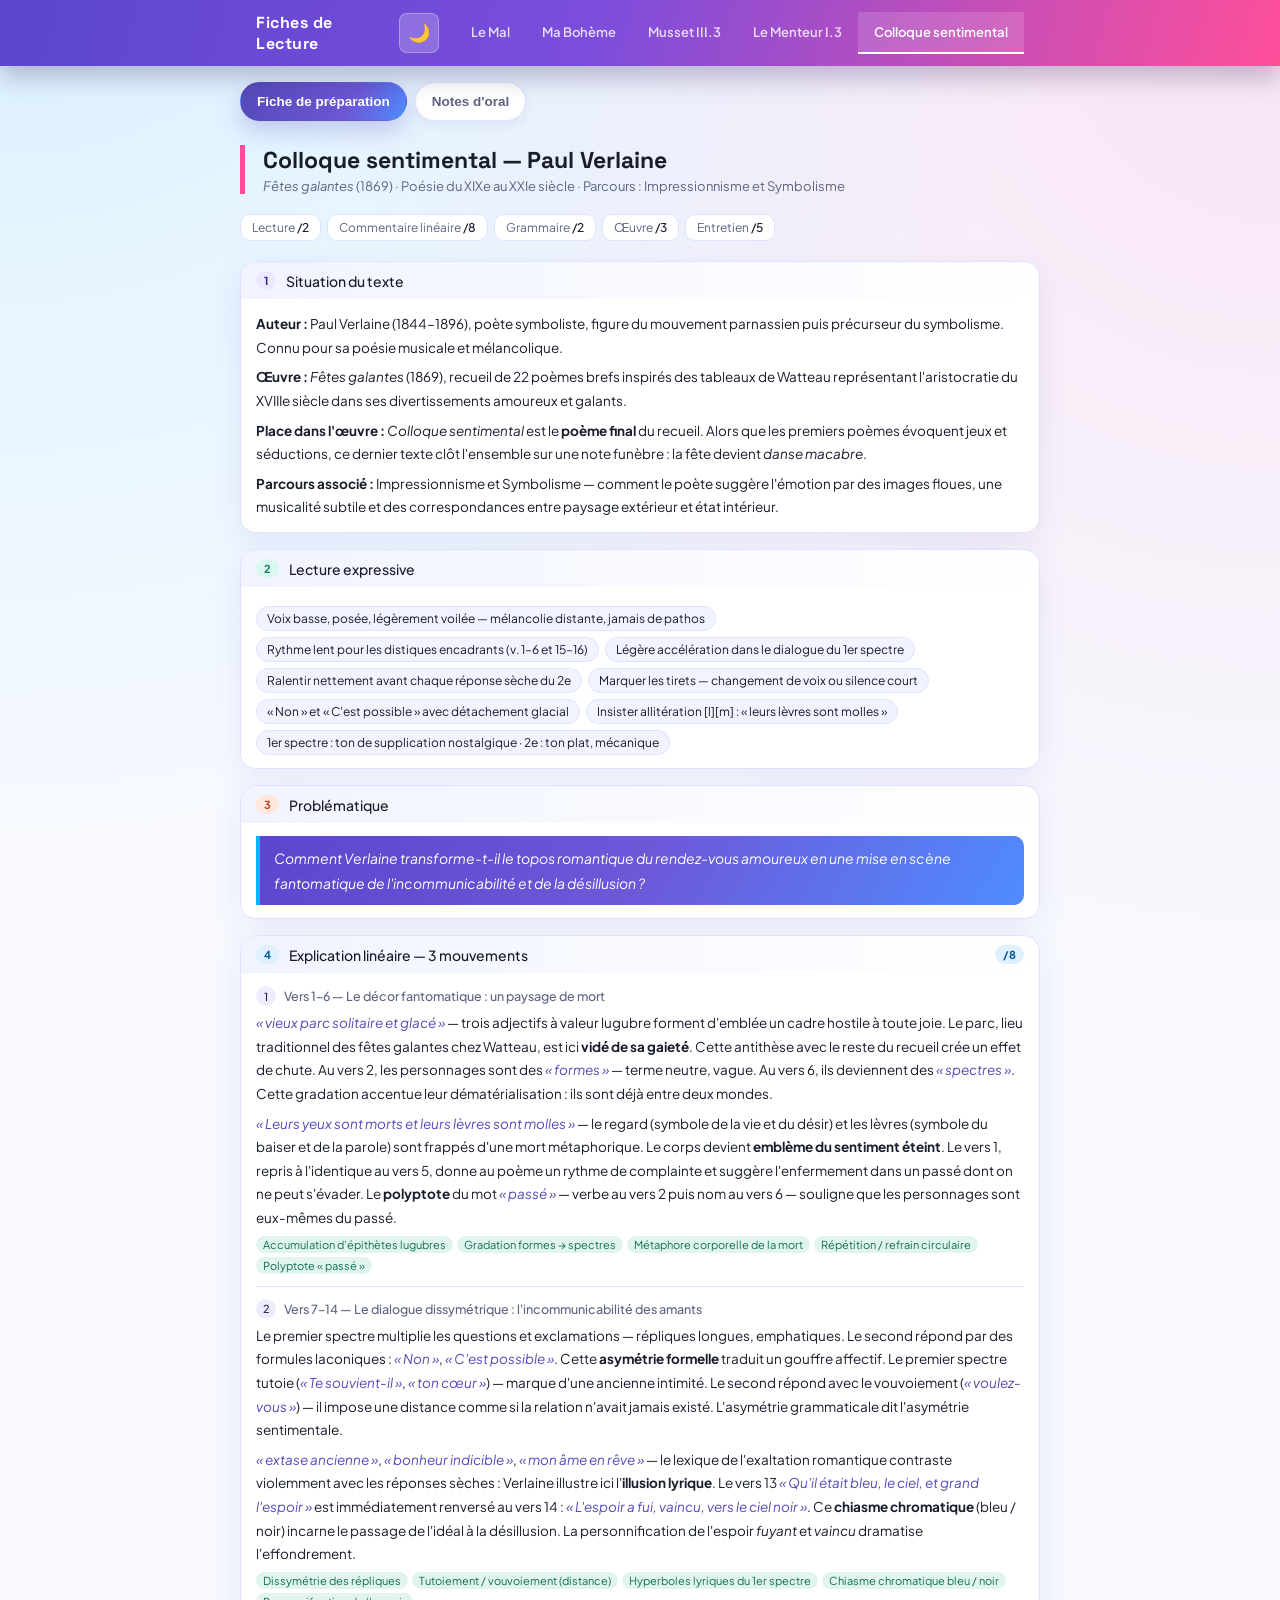
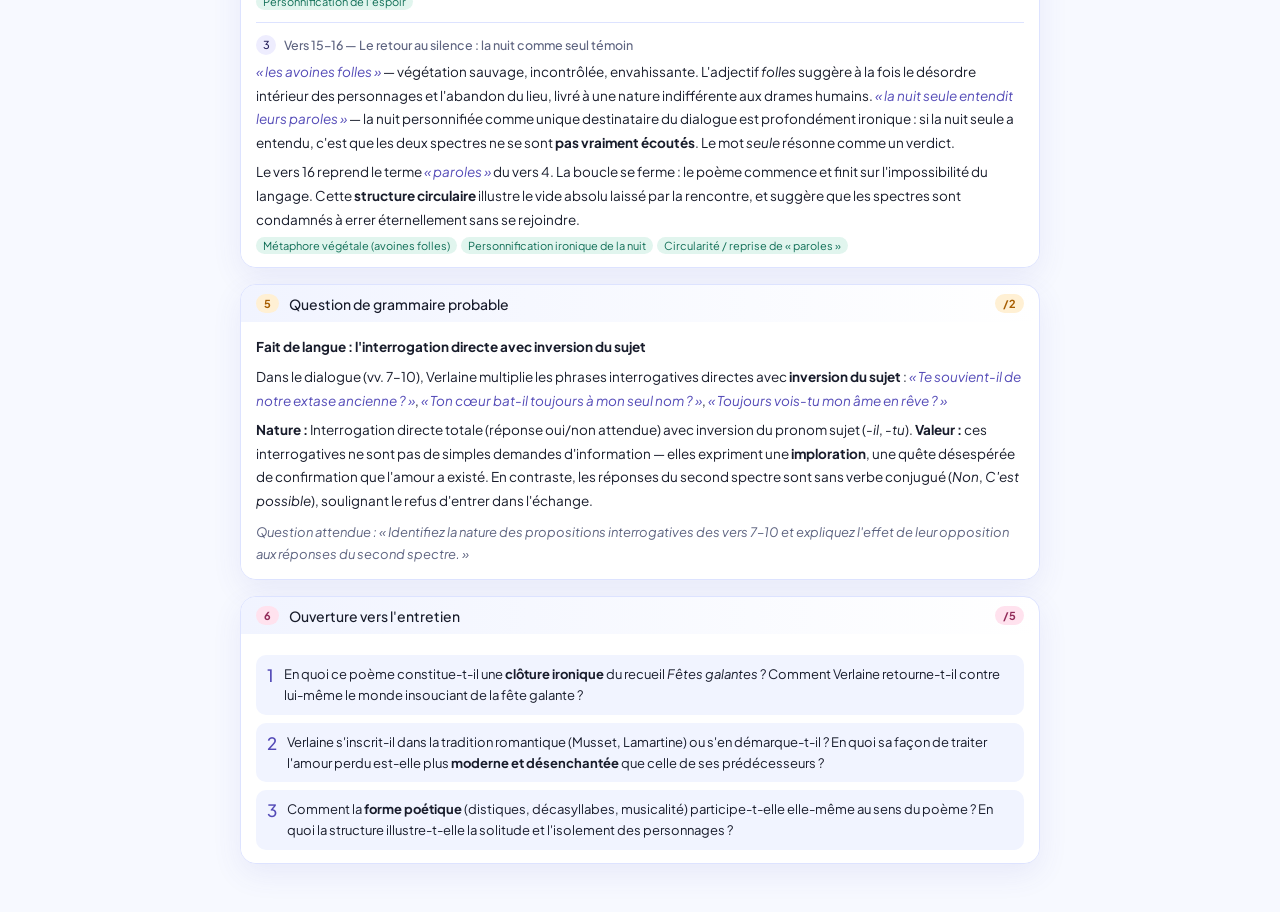
==== colloque-sentimental-v2.html @ 65ad59fb "Add Verlaine Colloque sentimental fiche + update nav" ====
<!DOCTYPE html>
<html lang="fr">
<head>
  <meta charset="UTF-8">
  <meta name="viewport" content="width=device-width, initial-scale=1.0">
  <title>Fiches de Lecture</title>
  <link rel="stylesheet" href="styles.css">
</head>
<body>

<div class="global-nav">
  <div class="nav-container">
    <div class="nav-title">Fiches de Lecture</div>
    <button class="dark-mode-toggle" id="dark-mode-btn" title="Activer le mode sombre">🌙</button>
    <ul class="nav-links">
      <li><a href="fiche_le_mal_rimbaud_v2.html">Le Mal</a></li>
      <li><a href="fiche_ma_boheme_rimbaud.html">Ma Bohème</a></li>
      <li><a href="fiche_musset_III3_temoin_cache_v2.html">Musset III.3</a></li>
      <li><a href="fiche_menteur_I3_v2.html">Le Menteur I.3</a></li>
      <li><a href="colloque-sentimental-v2.html" class="active">Colloque sentimental</a></li>
      <!-- Add new texts here: <li><a href="new_file.html">Text Title</a></li> -->
    </ul>
  </div>
</div>

<div class="app">
  <div class="tabs">
    <button class="tab active" onclick="switchTab('fiche',this)">Fiche de préparation</button>
    <button class="tab" onclick="switchTab('notes',this)">Notes d'oral</button>
  </div>

  <!-- ===== PANEL FICHE ===== -->
  <div class="panel active" id="panel-fiche">

    <div class="header">
      <h1>Colloque sentimental — Paul Verlaine</h1>
      <p><em>Fêtes galantes</em> (1869) · Poésie du XIXe au XXIe siècle · Parcours : Impressionnisme et Symbolisme</p>
    </div>

    <div class="barème">
      <div class="pt">Lecture <span>/2</span></div>
      <div class="pt">Commentaire linéaire <span>/8</span></div>
      <div class="pt">Grammaire <span>/2</span></div>
      <div class="pt">Œuvre <span>/3</span></div>
      <div class="pt">Entretien <span>/5</span></div>
    </div>

    <div class="section">
      <div class="sec-head"><span class="badge b-purple">1</span><h2>Situation du texte</h2></div>
      <div class="sec-body">
        <p><strong>Auteur :</strong> Paul Verlaine (1844–1896), poète symboliste, figure du mouvement parnassien puis précurseur du symbolisme. Connu pour sa poésie musicale et mélancolique.</p>
        <p><strong>Œuvre :</strong> <em>Fêtes galantes</em> (1869), recueil de 22 poèmes brefs inspirés des tableaux de Watteau représentant l'aristocratie du XVIIIe siècle dans ses divertissements amoureux et galants.</p>
        <p><strong>Place dans l'œuvre :</strong> <em>Colloque sentimental</em> est le <strong>poème final</strong> du recueil. Alors que les premiers poèmes évoquent jeux et séductions, ce dernier texte clôt l'ensemble sur une note funèbre : la fête devient <em>danse macabre</em>.</p>
        <p><strong>Parcours associé :</strong> Impressionnisme et Symbolisme — comment le poète suggère l'émotion par des images floues, une musicalité subtile et des correspondances entre paysage extérieur et état intérieur.</p>
      </div>
    </div>

    <div class="section">
      <div class="sec-head"><span class="badge b-teal">2</span><h2>Lecture expressive</h2></div>
      <div class="sec-body">
        <div class="diction">
          <div class="diction-tag">Voix basse, posée, légèrement voilée — mélancolie distante, jamais de pathos</div>
          <div class="diction-tag">Rythme lent pour les distiques encadrants (v. 1–6 et 15–16)</div>
          <div class="diction-tag">Légère accélération dans le dialogue du 1er spectre</div>
          <div class="diction-tag">Ralentir nettement avant chaque réponse sèche du 2e</div>
          <div class="diction-tag">Marquer les tirets — changement de voix ou silence court</div>
          <div class="diction-tag">« Non » et « C'est possible » avec détachement glacial</div>
          <div class="diction-tag">Insister allitération [l][m] : « leurs lèvres sont molles »</div>
          <div class="diction-tag">1er spectre : ton de supplication nostalgique · 2e : ton plat, mécanique</div>
        </div>
      </div>
    </div>

    <div class="section">
      <div class="sec-head"><span class="badge b-coral">3</span><h2>Problématique</h2></div>
      <div class="sec-body">
        <div class="pb">Comment Verlaine transforme-t-il le topos romantique du rendez-vous amoureux en une mise en scène fantomatique de l'incommunicabilité et de la désillusion ?</div>
      </div>
    </div>

    <div class="section">
      <div class="sec-head"><span class="badge b-blue">4</span><h2>Explication linéaire — 3 mouvements</h2><span class="badge b-blue ml-auto">/8</span></div>
      <div class="sec-body">

        <div class="mouvement">
          <div class="mv-title"><div class="mv-num">1</div>Vers 1–6 — Le décor fantomatique : un paysage de mort</div>
          <p><span class="cite">« vieux parc solitaire et glacé »</span> — trois adjectifs à valeur lugubre forment d'emblée un cadre hostile à toute joie. Le parc, lieu traditionnel des fêtes galantes chez Watteau, est ici <strong>vidé de sa gaieté</strong>. Cette antithèse avec le reste du recueil crée un effet de chute. Au vers 2, les personnages sont des <span class="cite">« formes »</span> — terme neutre, vague. Au vers 6, ils deviennent des <span class="cite">« spectres »</span>. Cette gradation accentue leur dématérialisation : ils sont déjà entre deux mondes.</p>
          <p><span class="cite">« Leurs yeux sont morts et leurs lèvres sont molles »</span> — le regard (symbole de la vie et du désir) et les lèvres (symbole du baiser et de la parole) sont frappés d'une mort métaphorique. Le corps devient <strong>emblème du sentiment éteint</strong>. Le vers 1, repris à l'identique au vers 5, donne au poème un rythme de complainte et suggère l'enfermement dans un passé dont on ne peut s'évader. Le <strong>polyptote</strong> du mot <span class="cite">« passé »</span> — verbe au vers 2 puis nom au vers 6 — souligne que les personnages sont eux-mêmes du passé.</p>
          <div class="tags">
            <span class="procede">Accumulation d'épithètes lugubres</span>
            <span class="procede">Gradation formes → spectres</span>
            <span class="procede">Métaphore corporelle de la mort</span>
            <span class="procede">Répétition / refrain circulaire</span>
            <span class="procede">Polyptote « passé »</span>
          </div>
        </div>

        <div class="mouvement">
          <div class="mv-title"><div class="mv-num">2</div>Vers 7–14 — Le dialogue dissymétrique : l'incommunicabilité des amants</div>
          <p>Le premier spectre multiplie les questions et exclamations — répliques longues, emphatiques. Le second répond par des formules laconiques : <span class="cite">« Non »</span>, <span class="cite">« C'est possible »</span>. Cette <strong>asymétrie formelle</strong> traduit un gouffre affectif. Le premier spectre tutoie (<span class="cite">« Te souvient-il »</span>, <span class="cite">« ton cœur »</span>) — marque d'une ancienne intimité. Le second répond avec le vouvoiement (<span class="cite">« voulez-vous »</span>) — il impose une distance comme si la relation n'avait jamais existé. L'asymétrie grammaticale dit l'asymétrie sentimentale.</p>
          <p><span class="cite">« extase ancienne »</span>, <span class="cite">« bonheur indicible »</span>, <span class="cite">« mon âme en rêve »</span> — le lexique de l'exaltation romantique contraste violemment avec les réponses sèches : Verlaine illustre ici l'<strong>illusion lyrique</strong>. Le vers 13 <span class="cite">« Qu'il était bleu, le ciel, et grand l'espoir »</span> est immédiatement renversé au vers 14 : <span class="cite">« L'espoir a fui, vaincu, vers le ciel noir »</span>. Ce <strong>chiasme chromatique</strong> (bleu / noir) incarne le passage de l'idéal à la désillusion. La personnification de l'espoir <em>fuyant</em> et <em>vaincu</em> dramatise l'effondrement.</p>
          <div class="tags">
            <span class="procede">Dissymétrie des répliques</span>
            <span class="procede">Tutoiement / vouvoiement (distance)</span>
            <span class="procede">Hyperboles lyriques du 1er spectre</span>
            <span class="procede">Chiasme chromatique bleu / noir</span>
            <span class="procede">Personnification de l'espoir</span>
          </div>
        </div>

        <div class="mouvement">
          <div class="mv-title"><div class="mv-num">3</div>Vers 15–16 — Le retour au silence : la nuit comme seul témoin</div>
          <p><span class="cite">« les avoines folles »</span> — végétation sauvage, incontrôlée, envahissante. L'adjectif <em>folles</em> suggère à la fois le désordre intérieur des personnages et l'abandon du lieu, livré à une nature indifférente aux drames humains. <span class="cite">« la nuit seule entendit leurs paroles »</span> — la nuit personnifiée comme unique destinataire du dialogue est profondément ironique : si la nuit seule a entendu, c'est que les deux spectres ne se sont <strong>pas vraiment écoutés</strong>. Le mot <em>seule</em> résonne comme un verdict.</p>
          <p>Le vers 16 reprend le terme <span class="cite">« paroles »</span> du vers 4. La boucle se ferme : le poème commence et finit sur l'impossibilité du langage. Cette <strong>structure circulaire</strong> illustre le vide absolu laissé par la rencontre, et suggère que les spectres sont condamnés à errer éternellement sans se rejoindre.</p>
          <div class="tags">
            <span class="procede">Métaphore végétale (avoines folles)</span>
            <span class="procede">Personnification ironique de la nuit</span>
            <span class="procede">Circularité / reprise de « paroles »</span>
          </div>
        </div>

      </div>
    </div>

    <div class="section">
      <div class="sec-head"><span class="badge b-amber">5</span><h2>Question de grammaire probable</h2><span class="badge b-amber ml-auto">/2</span></div>
      <div class="sec-body">
        <p><strong>Fait de langue : l'interrogation directe avec inversion du sujet</strong></p>
        <p>Dans le dialogue (vv. 7–10), Verlaine multiplie les phrases interrogatives directes avec <strong>inversion du sujet</strong> : <span class="cite">« Te souvient-il de notre extase ancienne ? »</span>, <span class="cite">« Ton cœur bat-il toujours à mon seul nom ? »</span>, <span class="cite">« Toujours vois-tu mon âme en rêve ? »</span></p>
        <p><strong>Nature :</strong> Interrogation directe totale (réponse oui/non attendue) avec inversion du pronom sujet (<em>-il</em>, <em>-tu</em>). <strong>Valeur :</strong> ces interrogatives ne sont pas de simples demandes d'information — elles expriment une <strong>imploration</strong>, une quête désespérée de confirmation que l'amour a existé. En contraste, les réponses du second spectre sont sans verbe conjugué (<em>Non</em>, <em>C'est possible</em>), soulignant le refus d'entrer dans l'échange.</p>
        <p style="margin-top:8px;font-style:italic;color:var(--text-secondary);font-size:13px;">Question attendue : « Identifiez la nature des propositions interrogatives des vers 7–10 et expliquez l'effet de leur opposition aux réponses du second spectre. »</p>
      </div>
    </div>

    <div class="section">
      <div class="sec-head"><span class="badge b-pink">6</span><h2>Ouverture vers l'entretien</h2><span class="badge b-pink ml-auto">/5</span></div>
      <div class="sec-body">
        <div class="piste"><div class="piste-num">1</div><p>En quoi ce poème constitue-t-il une <strong>clôture ironique</strong> du recueil <em>Fêtes galantes</em> ? Comment Verlaine retourne-t-il contre lui-même le monde insouciant de la fête galante ?</p></div>
        <div class="piste"><div class="piste-num">2</div><p>Verlaine s'inscrit-il dans la tradition romantique (Musset, Lamartine) ou s'en démarque-t-il ? En quoi sa façon de traiter l'amour perdu est-elle plus <strong>moderne et désenchantée</strong> que celle de ses prédécesseurs ?</p></div>
        <div class="piste"><div class="piste-num">3</div><p>Comment la <strong>forme poétique</strong> (distiques, décasyllabes, musicalité) participe-t-elle elle-même au sens du poème ? En quoi la structure illustre-t-elle la solitude et l'isolement des personnages ?</p></div>
      </div>
    </div>

  </div>

  <!-- ===== PANEL NOTES ===== -->
  <div class="panel" id="panel-notes">
    <div class="notes-header">
      <h2>Notes d'oral — Colloque sentimental</h2>
      <button class="export-btn" onclick="exportPDF()">
        <svg width="14" height="14" viewBox="0 0 24 24" fill="none" stroke="currentColor" stroke-width="2"><path d="M21 15v4a2 2 0 0 1-2 2H5a2 2 0 0 1-2-2v-4"/><polyline points="7 10 12 15 17 10"/><line x1="12" y1="15" x2="12" y2="3"/></svg>
        Exporter en PDF
      </button>
    </div>
    <div class="notes-meta">Verlaine · <em>Fêtes galantes</em> · 1869 · Poème final · Parcours : <em>Impressionnisme et Symbolisme</em></div>

    <div class="note-block nb-purple">
      <h3>Situation — 30 secondes</h3>
      <div class="note-line"><div class="bullet"></div><p>Verlaine · <span class="note-kw">Fêtes galantes</span> · 1869 · poème final du recueil</p></div>
      <div class="note-line"><div class="bullet"></div><p>Fête galante (Watteau) → <span class="note-kw">danse macabre</span> : antithèse avec le reste du recueil</p></div>
      <div class="note-line"><div class="bullet"></div><p>Parcours : <span class="note-kw">Impressionnisme &amp; Symbolisme</span> — suggestion, correspondance paysage/état intérieur</p></div>
    </div>

    <div class="note-block nb-coral">
      <h3>Problématique</h3>
      <div class="note-line"><div class="bullet"></div><p><em>Comment Verlaine transforme-t-il le topos du rendez-vous amoureux en mise en scène fantomatique de l'<span class="note-kw">incommunicabilité</span> ?</em></p></div>
    </div>

    <div class="note-block nb-blue">
      <h3>Mouvement 1 · v. 1–6 · Décor fantomatique</h3>
      <div class="note-line"><div class="bullet"></div><p><span class="note-cite">« vieux / solitaire / glacé »</span> → accumulation lugubre, antithèse avec la fête joyeuse</p></div>
      <div class="note-line"><div class="bullet"></div><p>Gradation <span class="note-cite">« formes »</span> → <span class="note-cite">« spectres »</span> : dématérialisation progressive</p></div>
      <div class="note-line"><div class="bullet"></div><p>Polyptote <span class="note-cite">« passé »</span> (v. 2 = verbe / v. 6 = nom) → enfermement dans le passé</p></div>
      <div class="note-line"><div class="bullet"></div><p>Répétition v. 1 = v. 5 → refrain circulaire, impossibilité d'échapper</p></div>
    </div>

    <div class="note-block nb-amber">
      <h3>Mouvement 2 · v. 7–14 · Dialogue dissymétrique</h3>
      <div class="note-line"><div class="bullet"></div><p>Tutoiement (1er spectre) ≠ vouvoiement (2e) → <span class="note-kw">asymétrie grammaticale = asymétrie sentimentale</span></p></div>
      <div class="note-line"><div class="bullet"></div><p>Hyperboles : <span class="note-cite">« extase »</span>, <span class="note-cite">« bonheur indicible »</span> ≠ <span class="note-cite">« Non »</span>, <span class="note-cite">« C'est possible »</span></p></div>
      <div class="note-line"><div class="bullet"></div><p>Chiasme chromatique : <span class="note-cite">« ciel bleu »</span> → <span class="note-cite">« ciel noir »</span></p></div>
      <div class="note-line"><div class="bullet"></div><p>Personnification : <span class="note-cite">« L'espoir a fui, vaincu »</span> → désillusion totale</p></div>
      <div class="note-line"><div class="bullet"></div><p class="note-it">⚠ GRAMMAIRE ici : interrogation directe avec inversion du sujet → valeur d'imploration</p></div>
    </div>

    <div class="note-block nb-pink">
      <h3>Mouvement 3 · v. 15–16 · Retour au silence</h3>
      <div class="note-line"><div class="bullet"></div><p><span class="note-cite">« avoines folles »</span> → désordre, abandon de la nature · indifférence aux drames humains</p></div>
      <div class="note-line"><div class="bullet"></div><p>Personnification ironique de la nuit → <span class="note-kw">ils ne se sont pas écoutés</span></p></div>
      <div class="note-line"><div class="bullet"></div><p>Reprise de <span class="note-cite">« paroles »</span> (v. 4 → v. 16) → circularité = vide absolu, errance éternelle</p></div>
    </div>

    <div class="note-block nb-teal">
      <h3>Grammaire — interrogation directe</h3>
      <div class="note-line"><div class="bullet"></div><p>Nature : interrogative directe totale avec inversion du sujet (<span class="note-cite">bat-il</span>, <span class="note-cite">vois-tu</span>)</p></div>
      <div class="note-line"><div class="bullet"></div><p>Valeur : <span class="note-kw">imploration</span>, quête de confirmation que l'amour a existé</p></div>
      <div class="note-line"><div class="bullet"></div><p>Opposition : réponses sans verbe conjugué (Non, C'est possible) → refus d'entrer dans l'échange</p></div>
    </div>

    <div class="note-block nb-purple">
      <h3>Entretien — 3 angles</h3>
      <div class="note-line"><div class="bullet"></div><p><span class="note-kw">Clôture ironique :</span> la fête galante retournée contre elle-même → dénouement funèbre</p></div>
      <div class="note-line"><div class="bullet"></div><p><span class="note-kw">Rupture avec le Romantisme :</span> modernité désenchantée ≠ Musset / Lamartine — pas de catharsis lyrique</p></div>
      <div class="note-line"><div class="bullet"></div><p><span class="note-kw">Forme et sens :</span> distiques isolés, décasyllabes → structure même = solitude, impossible jonction</p></div>
    </div>

  </div>
</div>

<script src="script.js"></script>
</body>
</html>
---- styles.css ----
@import url('https://fonts.googleapis.com/css2?family=Plus+Jakarta+Sans:wght@400;500;600;700&family=Space+Grotesk:wght@600;700&display=swap');

* {
  box-sizing: border-box;
  margin: 0;
  padding: 0;
}

:root {
  --purple: #534AB7;
  --purple-light: #EEEDFE;
  --purple-dark: #26215C;
  --fuchsia: #FF4F9A;
  --cyan: #00B7FF;
  --lime: #9BE43A;
  --teal-light: #E1F5EE;
  --teal-dark: #0F6E56;
  --coral-light: #FAECE7;
  --coral-dark: #993C1D;
  --blue-light: #E6F1FB;
  --blue-dark: #0C447C;
  --amber-light: #FAEEDA;
  --amber-dark: #854F0B;
  --pink-light: #FBEAF0;
  --pink-dark: #72243E;
  --font-sans: 'Plus Jakarta Sans', 'Segoe UI', 'Helvetica Neue', Arial, sans-serif;
  --font-display: 'Space Grotesk', 'Plus Jakarta Sans', 'Segoe UI', sans-serif;
  --border-radius-md: 10px;
  --border-radius-lg: 16px;
  --shadow-soft: 0 10px 30px rgba(83, 74, 183, 0.09);
  --shadow-lift: 0 16px 38px rgba(83, 74, 183, 0.16);
  color-scheme: light;
}

/* Dark Mode Variables */
html.dark-mode {
  color-scheme: dark;
  --bg-primary: #0f1220;
  --bg-secondary: #171b2f;
  --bg-tertiary: #222948;
  --text-primary: #edf2ff;
  --text-secondary: #b7bfd9;
  --border-color: #31395d;
}

html:not(.dark-mode) {
  --bg-primary: #f7f9ff;
  --bg-secondary: #ffffff;
  --bg-tertiary: #f1f4ff;
  --text-primary: #181c2b;
  --text-secondary: #5e6480;
  --border-color: #dde3ff;
}

/* Base */
body {
  font-family: var(--font-sans);
  color: var(--text-primary);
  background:
    radial-gradient(circle at 0% -10%, rgba(0, 183, 255, 0.14), transparent 36%),
    radial-gradient(circle at 100% 0%, rgba(255, 79, 154, 0.12), transparent 34%),
    var(--bg-primary);
  transition: background 0.3s ease, color 0.3s ease;
  min-height: 100vh;
}

.app {
  max-width: 800px;
  padding: 1rem 0 2rem;
  margin: 0 auto;
}

/* Global Navigation */
.global-nav {
  background: linear-gradient(105deg, #5b46ce 0%, #7b4ddc 46%, #ff4f9a 100%);
  padding: 0;
  margin: 0;
  position: sticky;
  top: 0;
  z-index: 100;
  box-shadow: 0 12px 25px rgba(45, 23, 89, 0.26);
  transition: background 0.3s ease;
}

html.dark-mode .global-nav {
  background: linear-gradient(105deg, #3f34a5 0%, #5a2f95 58%, #b62b66 100%);
}

.nav-container {
  max-width: 800px;
  margin: 0 auto;
  display: flex;
  align-items: center;
  justify-content: space-between;
  padding: 0 1rem;
}

.nav-title {
  color: white;
  font-size: 16px;
  font-family: var(--font-display);
  font-weight: 700;
  letter-spacing: 0.5px;
  padding: 0.75rem 0;
  flex: 1;
}

.dark-mode-toggle {
  background: rgba(255, 255, 255, 0.2);
  border: 1px solid rgba(255, 255, 255, 0.3);
  color: white;
  width: 40px;
  height: 40px;
  border-radius: 8px;
  cursor: pointer;
  display: flex;
  align-items: center;
  justify-content: center;
  font-size: 18px;
  transition: all 0.2s ease;
  margin-right: 1rem;
}

.dark-mode-toggle:hover {
  background: rgba(255, 255, 255, 0.3);
  transform: scale(1.05);
}

.nav-links {
  display: flex;
  gap: 0;
  list-style: none;
}

.nav-links li {
  margin: 0;
}

.nav-links a {
  display: inline-block;
  color: rgba(255, 255, 255, 0.8);
  text-decoration: none;
  padding: 0.75rem 16px;
  font-size: 13px;
  font-weight: 600;
  border-bottom: 2px solid transparent;
  transition: all 0.2s ease;
}

.nav-links a:hover {
  color: white;
  background: rgba(255, 255, 255, 0.1);
}

.nav-links a.active {
  color: white;
  border-bottom-color: white;
  background: rgba(255, 255, 255, 0.14);
}

/* Tabs */
.tabs {
  display: flex;
  gap: 8px;
  background: transparent;
  margin-bottom: 1.5rem;
  border-bottom: none;
  padding: 0;
}

.tab {
  padding: 11px 16px;
  font-size: 13.5px;
  font-weight: 600;
  cursor: pointer;
  border: 1px solid var(--border-color);
  border-radius: 999px;
  background: var(--bg-secondary);
  color: var(--text-secondary);
  border-bottom: 1px solid var(--border-color);
  transition: all 0.2s ease;
  position: relative;
  box-shadow: 0 4px 12px rgba(52, 57, 93, 0.06);
}

.tab:hover {
  color: var(--text-primary);
  transform: translateY(-1px);
  border-color: rgba(83, 74, 183, 0.45);
  box-shadow: 0 8px 18px rgba(83, 74, 183, 0.12);
}

html.dark-mode .tab:hover {
  background: rgba(83, 74, 183, 0.2);
}

.tab.active {
  color: #ffffff;
  border-color: transparent;
  border-bottom: 1px solid transparent;
  background: linear-gradient(120deg, var(--purple) 0%, #6c56d4 65%, #4f8cff 100%);
  box-shadow: 0 10px 22px rgba(83, 74, 183, 0.25);
}

.tab.active::after {
  display: none;
}

/* Panels */
.panel {
  display: none;
}

.panel.active {
  display: block;
  animation: fadeIn 0.2s ease;
}

/* Header */
.header {
  border-left: 5px solid var(--fuchsia);
  padding-left: 1.1rem;
  margin-bottom: 1.25rem;
}

.header h1 {
  font-size: 23px;
  font-family: var(--font-display);
  font-weight: 700;
}

.header p {
  font-size: 13px;
  color: var(--text-secondary);
  margin-top: 3px;
}

/* Barème */
.barème {
  display: flex;
  flex-wrap: wrap;
  gap: 6px;
  margin-bottom: 1.25rem;
}

.pt {
  background: var(--bg-secondary);
  border: 0.5px solid var(--border-color);
  border-radius: var(--border-radius-md);
  padding: 5px 11px;
  font-size: 12px;
  color: var(--text-secondary);
}

.pt span {
  font-weight: 500;
  color: var(--text-primary);
}

/* Sections */
.section {
  margin-bottom: 1rem;
  border: 1px solid var(--border-color);
  border-radius: var(--border-radius-lg);
  overflow: hidden;
  background: var(--bg-secondary);
  box-shadow: var(--shadow-soft);
  transition: transform 0.2s ease, box-shadow 0.2s ease, border-color 0.2s ease;
}

.section:hover {
  transform: translateY(-1px);
  box-shadow: var(--shadow-lift);
  border-color: rgba(83, 74, 183, 0.35);
}

.sec-head {
  display: flex;
  align-items: center;
  gap: 10px;
  padding: 9px 15px;
  background: linear-gradient(90deg, var(--bg-tertiary), transparent);
}

.badge {
  font-size: 11px;
  font-weight: 700;
  padding: 3px 8px;
  border-radius: var(--border-radius-md);
}

.b-purple {
  background: #ece9ff;
  color: #2f267f;
}

.b-teal {
  background: #daf8f1;
  color: #0f7f63;
}

.b-coral {
  background: #ffe7dd;
  color: #b24621;
}

.b-blue {
  background: #dff0ff;
  color: #04599f;
}

.b-amber {
  background: #fff0d4;
  color: #a75d00;
}

.b-pink {
  background: #ffe2ee;
  color: #922b59;
}

.sec-head h2 {
  font-size: 14px;
  font-weight: 500;
  color: var(--text-primary);
}

.ml-auto {
  margin-left: auto;
}

.sec-body {
  padding: 13px 15px;
  background: var(--bg-secondary);
}

.sec-body p {
  font-size: 13.5px;
  line-height: 1.75;
  color: var(--text-primary);
}

.sec-body p + p {
  margin-top: 6px;
}

.cite {
  font-style: italic;
  color: var(--purple);
}

/* Mouvements */
.mouvement {
  margin-bottom: 12px;
  padding-bottom: 12px;
  border-bottom: 0.5px solid var(--border-color);
}

.mouvement:last-child {
  border-bottom: none;
  margin-bottom: 0;
  padding-bottom: 0;
}

.mv-title {
  font-size: 12.5px;
  font-weight: 500;
  color: var(--text-secondary);
  margin-bottom: 5px;
  display: flex;
  align-items: center;
  gap: 8px;
}

.mv-num {
  width: 20px;
  height: 20px;
  border-radius: 50%;
  background: var(--purple-light);
  color: var(--purple-dark);
  font-size: 11px;
  font-weight: 500;
  display: flex;
  align-items: center;
  justify-content: center;
  flex-shrink: 0;
}

.tags {
  margin-top: 6px;
  display: flex;
  flex-wrap: wrap;
  gap: 4px;
}

.procede {
  display: inline-block;
  background: var(--teal-light);
  color: var(--teal-dark);
  font-size: 11px;
  padding: 2px 7px;
  border-radius: 10px;
}

/* Pistes */
.piste {
  display: flex;
  gap: 10px;
  margin-top: 8px;
  padding: 9px 11px;
  background: var(--bg-tertiary);
  border-radius: var(--border-radius-md);
}

.piste-num {
  font-size: 17px;
  font-weight: 500;
  color: var(--purple);
  flex-shrink: 0;
  line-height: 1.3;
}

.piste p {
  font-size: 13px;
  line-height: 1.6;
}

/* Diction */
.diction {
  display: flex;
  flex-wrap: wrap;
  gap: 6px;
  margin-top: 6px;
}

.diction-tag {
  font-size: 12px;
  padding: 4px 10px;
  border-radius: 20px;
  background: var(--bg-tertiary);
  border: 0.5px solid var(--border-color);
}

/* Problématique */
.pb {
  font-size: 14px;
  font-style: italic;
  line-height: 1.75;
  padding: 10px 14px;
  background: linear-gradient(120deg, #5b46ce 0%, #6d58d8 50%, #4f8cff 100%);
  border-left: 4px solid var(--cyan);
  border-radius: 0 var(--border-radius-md) var(--border-radius-md) 0;
  color: #ffffff;
}

/* Notes Panel */
.notes-header {
  display: flex;
  align-items: center;
  justify-content: space-between;
  margin-bottom: 1.25rem;
}

.notes-header h2 {
  font-size: 18px;
  font-weight: 500;
  color: var(--text-primary);
}

.export-btn {
  display: flex;
  align-items: center;
  gap: 6px;
  padding: 7px 16px;
  border: none;
  border-radius: var(--border-radius-md);
  background: linear-gradient(120deg, var(--purple) 0%, #6d58d8 60%, #4f8cff 100%);
  font-size: 13px;
  font-weight: 700;
  cursor: pointer;
  color: #ffffff;
  transition: transform 0.15s ease, box-shadow 0.2s ease;
  box-shadow: 0 8px 20px rgba(83, 74, 183, 0.24);
}

.export-btn:hover {
  transform: translateY(-1px);
  box-shadow: 0 12px 24px rgba(83, 74, 183, 0.32);
}

.export-btn svg {
  flex-shrink: 0;
}

.notes-meta {
  font-size: 12px;
  color: var(--text-secondary);
  margin-bottom: 1.25rem;
  padding-bottom: 1rem;
  border-bottom: 0.5px solid var(--border-color);
}

.note-block {
  margin-bottom: 1rem;
  padding: 12px 15px;
  border: 0.5px solid var(--border-color);
  border-radius: var(--border-radius-lg);
  position: relative;
  background: var(--bg-secondary);
}

.note-block h3 {
  font-size: 13px;
  font-weight: 500;
  color: var(--text-secondary);
  margin-bottom: 8px;
  text-transform: uppercase;
  letter-spacing: 0.04em;
  font-size: 11px;
}

.note-line {
  display: flex;
  align-items: flex-start;
  gap: 10px;
  margin-bottom: 5px;
}

.note-line:last-child {
  margin-bottom: 0;
}

.bullet {
  width: 5px;
  height: 5px;
  border-radius: 50%;
  background: var(--purple);
  flex-shrink: 0;
  margin-top: 8px;
}

.note-line p {
  font-size: 13.5px;
  line-height: 1.65;
  color: var(--text-primary);
}

.note-kw {
  font-weight: 500;
  color: var(--purple);
}

.note-it {
  font-style: italic;
  color: var(--text-secondary);
  font-size: 12.5px;
}

.nb-purple {
  border-left: 3px solid var(--purple);
}

.nb-teal {
  border-left: 3px solid #1D9E75;
}

.nb-coral {
  border-left: 3px solid #D85A30;
}

.nb-blue {
  border-left: 3px solid #378ADD;
}

.nb-amber {
  border-left: 3px solid #EF9F27;
}

.nb-pink {
  border-left: 3px solid #D4537E;
}

.note-cite {
  background: #ebe8ff;
  color: var(--purple-dark);
  padding: 1px 5px;
  border-radius: 4px;
  font-style: italic;
  font-size: 12.5px;
}

@media (max-width: 780px) {
  .nav-title {
    font-size: 14px;
  }

  .nav-links a {
    padding: 0.7rem 10px;
    font-size: 12px;
  }

  .tabs {
    flex-wrap: wrap;
  }

  .tab {
    font-size: 12.5px;
    padding: 10px 14px;
  }

  .app {
    padding: 0.8rem 0.8rem 2rem;
  }
}

/* Animations */
@keyframes fadeIn {
  from {
    opacity: 0;
  }
  to {
    opacity: 1;
  }
}

/* Rhyme Grid (for schemas) */
.rhyme-grid {
  display: flex;
  gap: 8px;
  flex-wrap: wrap;
  margin-top: 8px;
}

.rh {
  padding: 4px 10px;
  border-radius: var(--border-radius-md);
  font-size: 12px;
  font-weight: 500;
}

.rh-a {
  background: #EEEDFE;
  color: #3C3489;
}

.rh-b {
  background: var(--teal-light);
  color: var(--teal-dark);
}

.rh-c {
  background: var(--coral-light);
  color: var(--coral-dark);
}

.rh-d {
  background: var(--blue-light);
  color: var(--blue-dark);
}

.rh-e {
  background: var(--amber-light);
  color: var(--amber-dark);
}

.rh-f {
  background: var(--pink-light);
  color: var(--pink-dark);
}

/* Video embed */
.video-container {
  position: relative;
  padding-bottom: 56.25%; /* 16:9 */
  height: 0;
  overflow: hidden;
  border-radius: var(--border-radius-md);
  background: #000;
}

.video-container iframe {
  position: absolute;
  top: 0;
  left: 0;
  width: 100%;
  height: 100%;
  border: 0;
  border-radius: var(--border-radius-md);
}

/* Print Styles */
@media print {
  @page {
    size: A4;
    margin: 18mm 15mm 18mm 15mm;
  }

  body {
    font-size: 12px;
    background: white;
    color: #1a1a1a;
  }

  .tabs,
  .export-btn,
  .global-nav,
  .video-container {
    display: none !important;
  }

  .panel {
    display: block !important;
  }

  .app {
    max-width: 100%;
    padding: 0;
  }

  .header {
    border-left: 3px solid #534AB7;
    page-break-after: avoid;
  }

  .header h1 {
    font-size: 18px;
  }

  .section {
    border: 1px solid #e0e0e0;
    border-radius: 6px;
    page-break-inside: avoid;
    margin-bottom: 10px;
  }

  .sec-head {
    background: #f8f8f8;
    padding: 7px 12px;
  }

  .sec-head h2 {
    font-size: 13px;
  }

  .sec-body {
    padding: 10px 12px;
  }

  .sec-body p,
  .note-line p {
    font-size: 12px;
    line-height: 1.65;
  }

  .pb {
    font-size: 12px;
    padding: 8px 12px;
  }

  .mouvement {
    page-break-inside: avoid;
  }

  .piste {
    page-break-inside: avoid;
    background: #f8f8f8;
  }

  .note-block {
    page-break-inside: avoid;
    border: 1px solid #e0e0e0;
  }

  .notes-header h2 {
    font-size: 16px;
  }

  .notes-meta {
    font-size: 11px;
  }

  .badge,
  .procede,
  .rh {
    font-size: 10px;
  }

  .barème {
    gap: 4px;
  }

  .pt {
    font-size: 11px;
    padding: 3px 8px;
  }

  .diction-tag {
    font-size: 11px;
  }

  .print-break {
    page-break-before: always;
  }

  .cite,
  .note-cite,
  .note-kw {
    color: #534AB7;
  }

  .b-purple {
    background: #EEEDFE;
    color: #26215C;
  }

  h1,
  h2,
  h3 {
    page-break-after: avoid;
  }
}
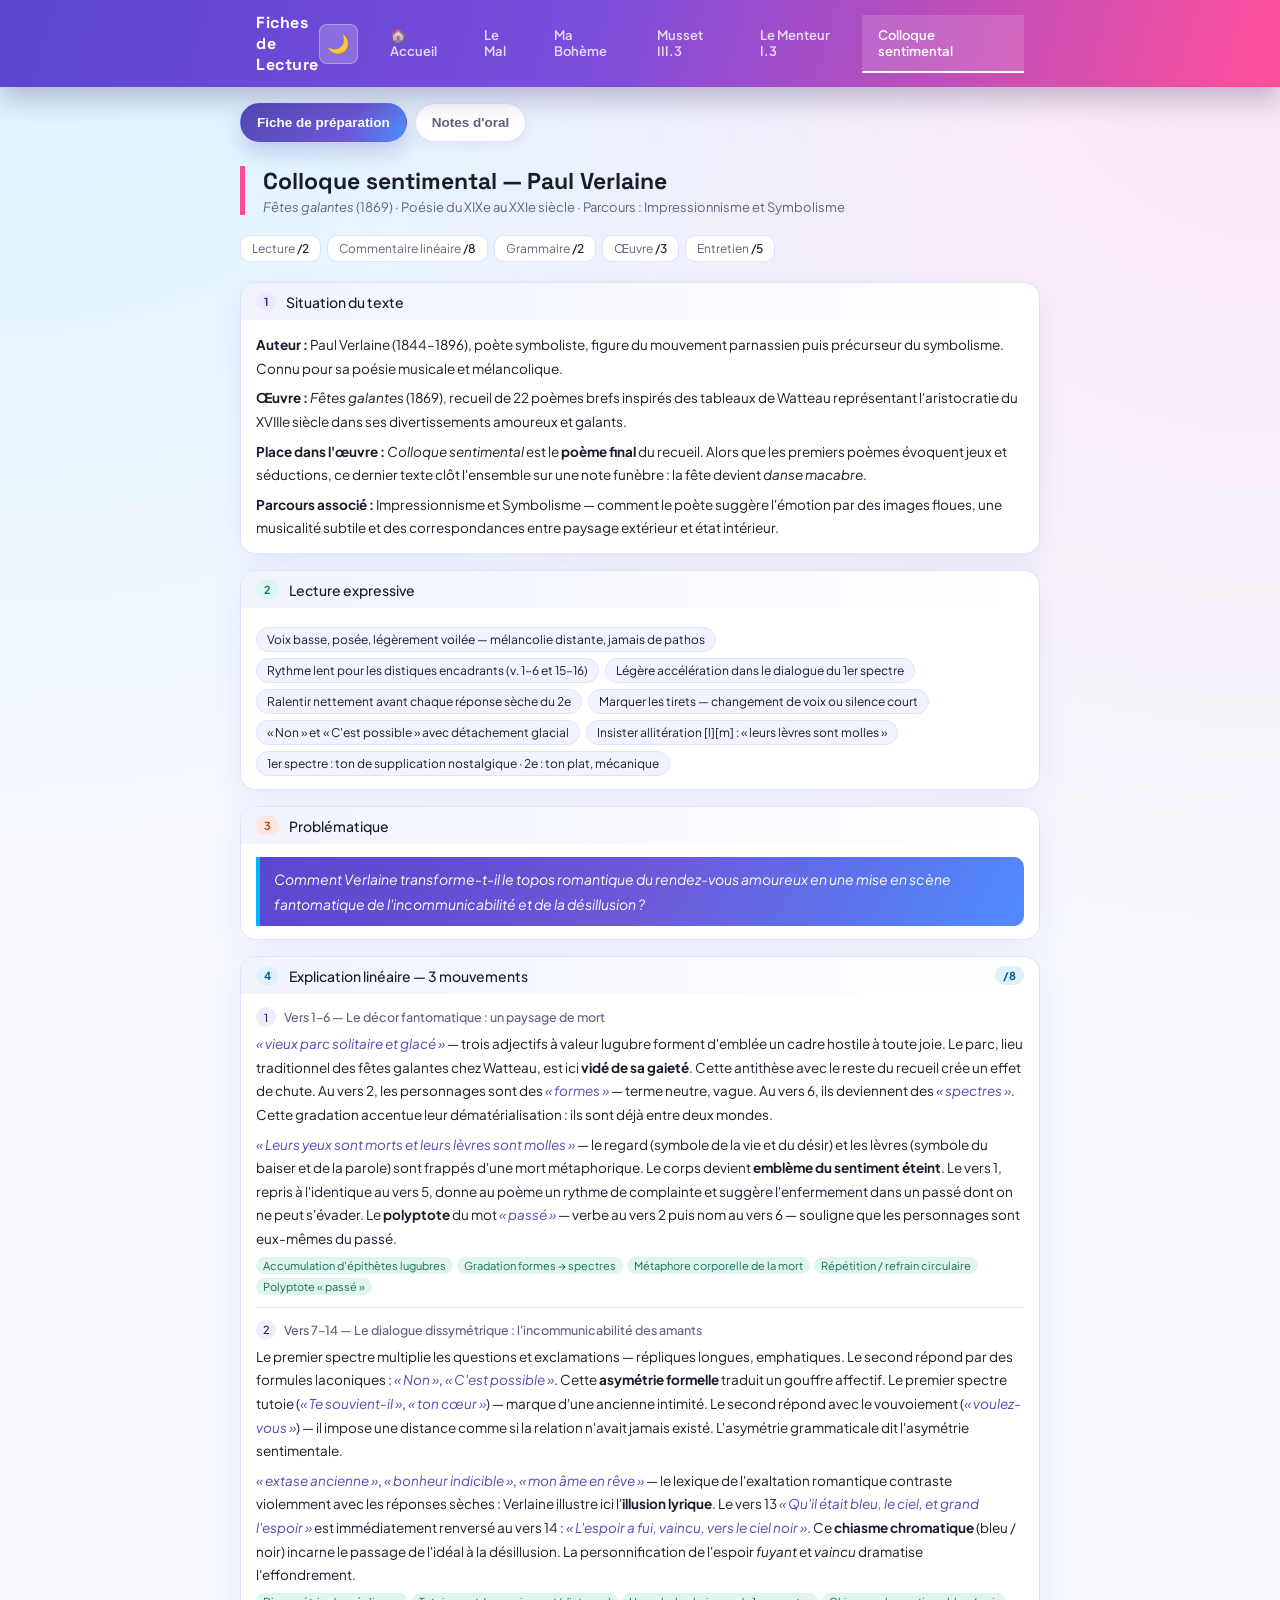
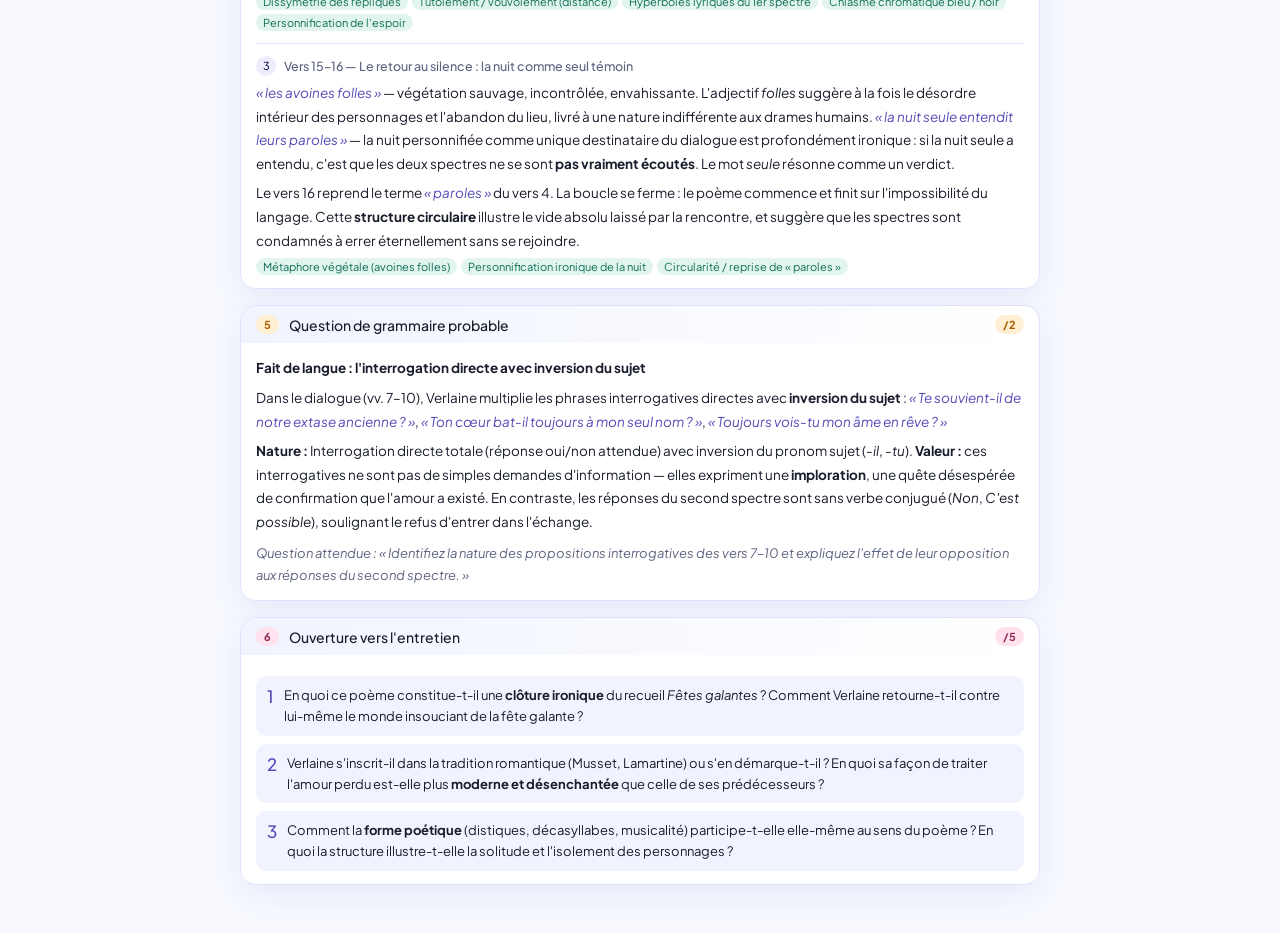
==== commit b9d4796f: "Centralise nav in script.js, add home button" ====
--- a/colloque-sentimental-v2.html
+++ b/colloque-sentimental-v2.html
@@ -12,14 +12,7 @@
   <div class="nav-container">
     <div class="nav-title">Fiches de Lecture</div>
     <button class="dark-mode-toggle" id="dark-mode-btn" title="Activer le mode sombre">🌙</button>
-    <ul class="nav-links">
-      <li><a href="fiche_le_mal_rimbaud_v2.html">Le Mal</a></li>
-      <li><a href="fiche_ma_boheme_rimbaud.html">Ma Bohème</a></li>
-      <li><a href="fiche_musset_III3_temoin_cache_v2.html">Musset III.3</a></li>
-      <li><a href="fiche_menteur_I3_v2.html">Le Menteur I.3</a></li>
-      <li><a href="colloque-sentimental-v2.html" class="active">Colloque sentimental</a></li>
-      <!-- Add new texts here: <li><a href="new_file.html">Text Title</a></li> -->
-    </ul>
+    <ul class="nav-links"></ul>
   </div>
 </div>
 
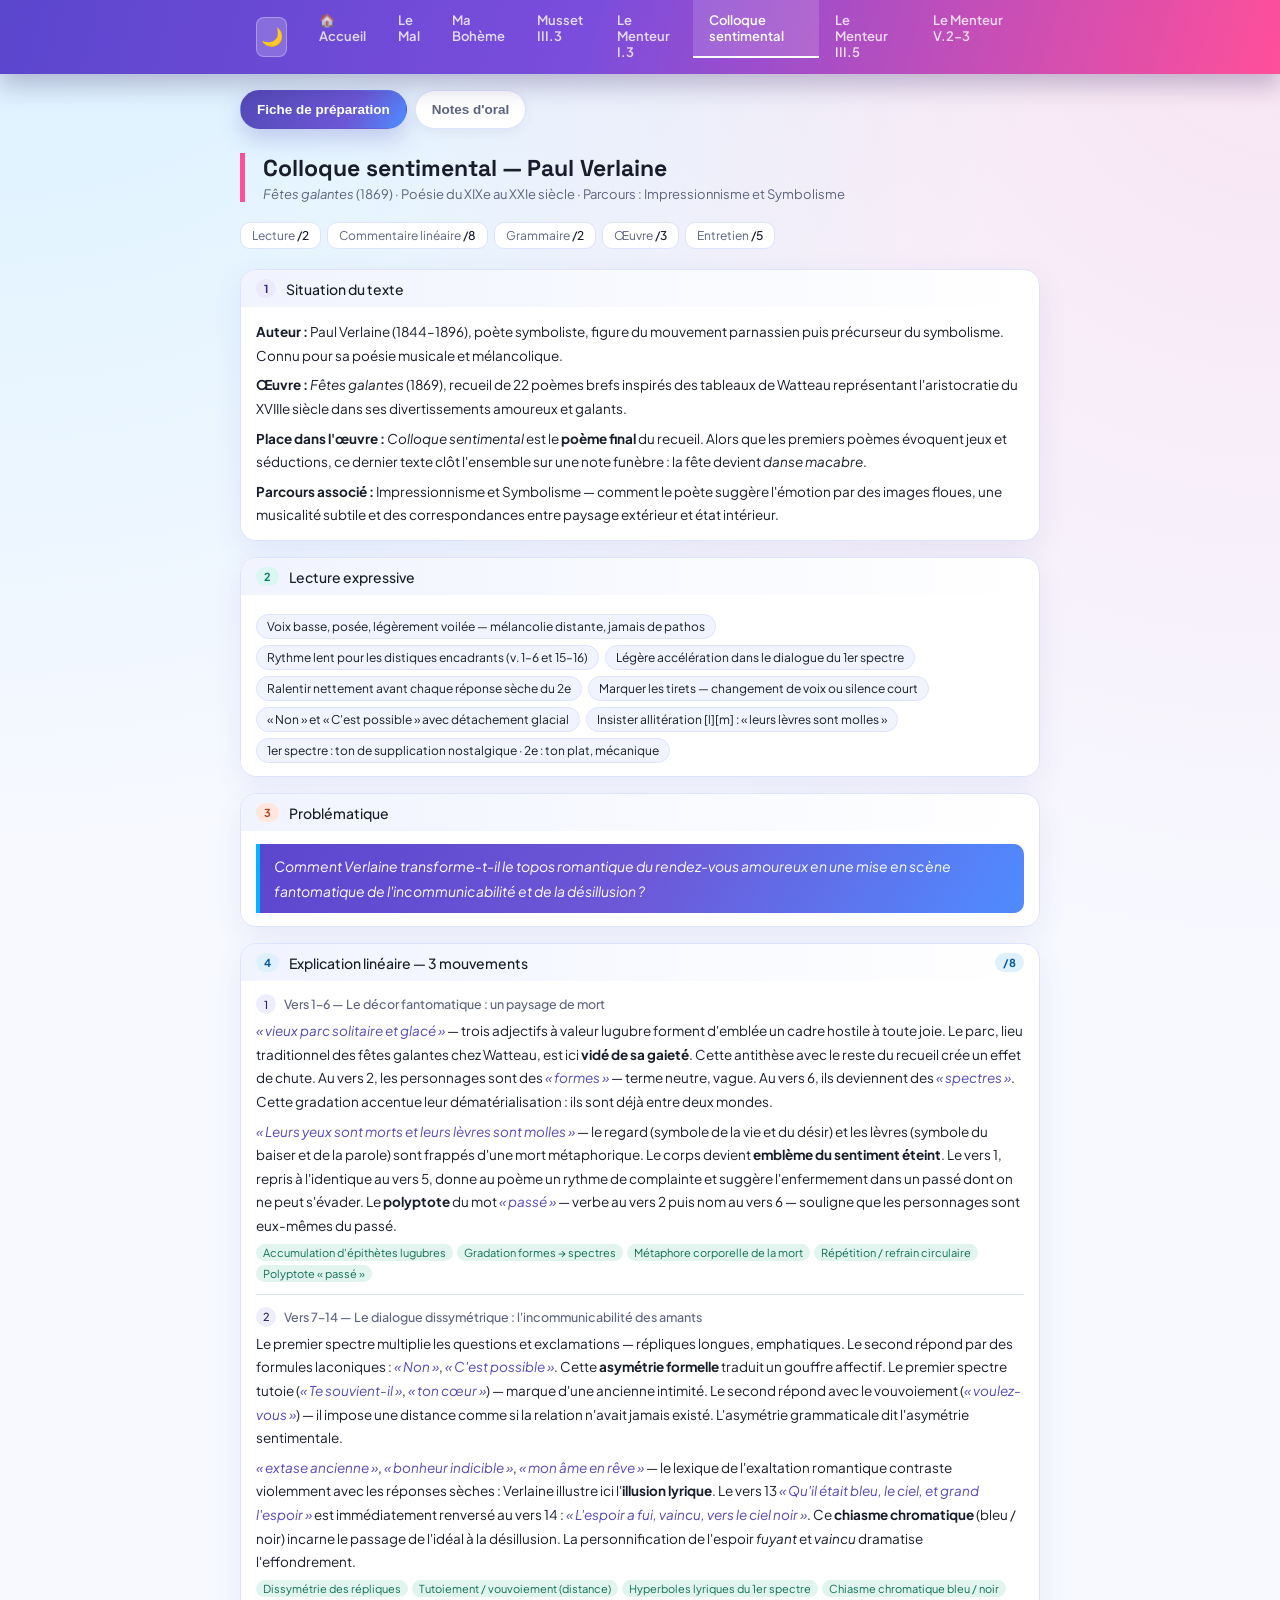
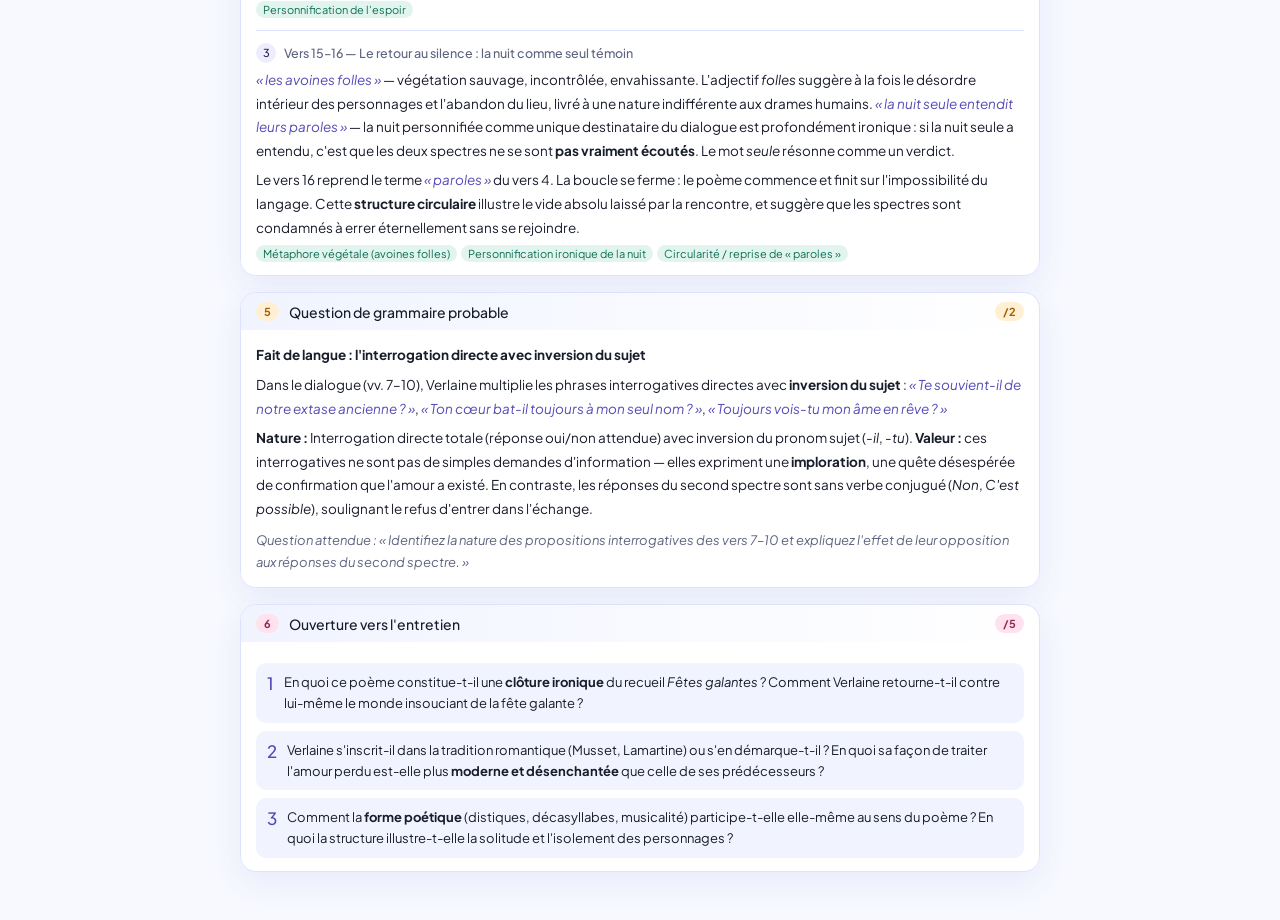
==== commit ec8abf3e: "Homepage: group by author, remove nav title, add quote" ====
--- a/colloque-sentimental-v2.html
+++ b/colloque-sentimental-v2.html
@@ -10,7 +10,6 @@
 
 <div class="global-nav">
   <div class="nav-container">
-    <div class="nav-title">Fiches de Lecture</div>
     <button class="dark-mode-toggle" id="dark-mode-btn" title="Activer le mode sombre">🌙</button>
     <ul class="nav-links"></ul>
   </div>
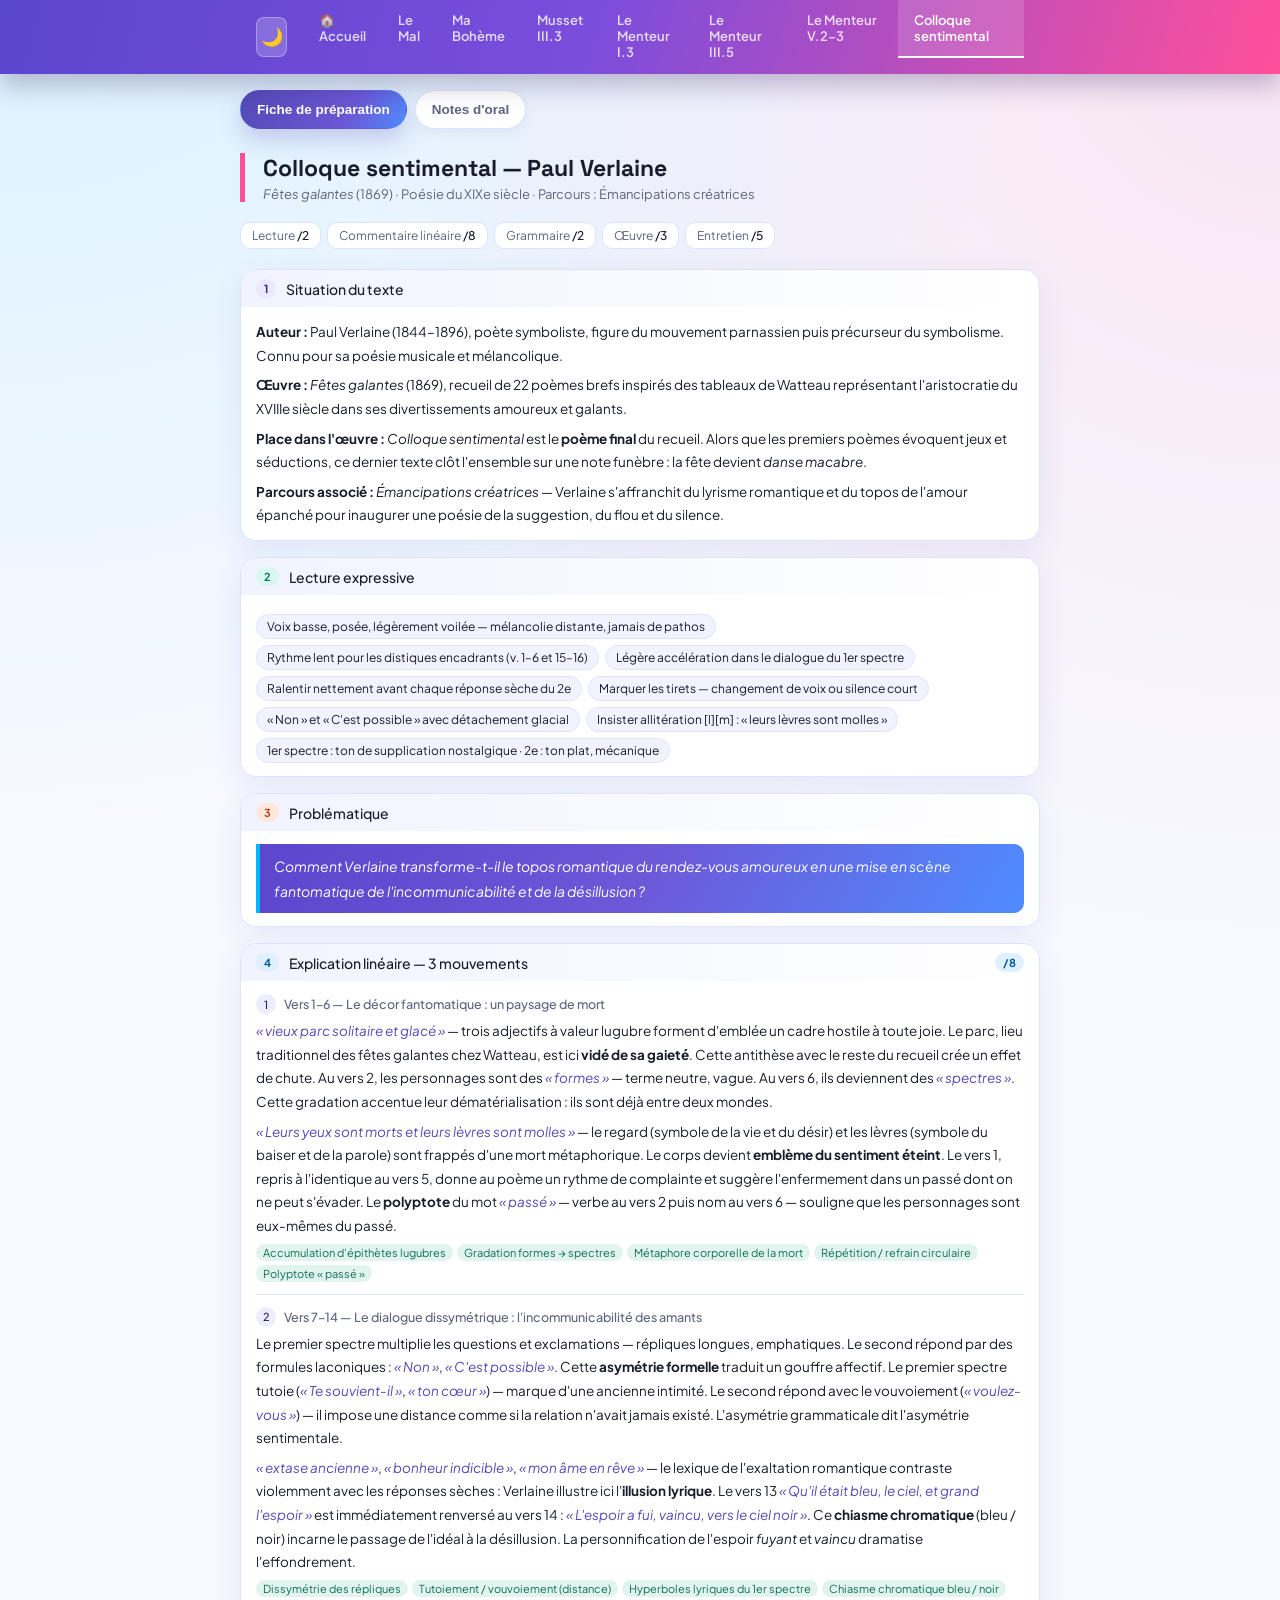
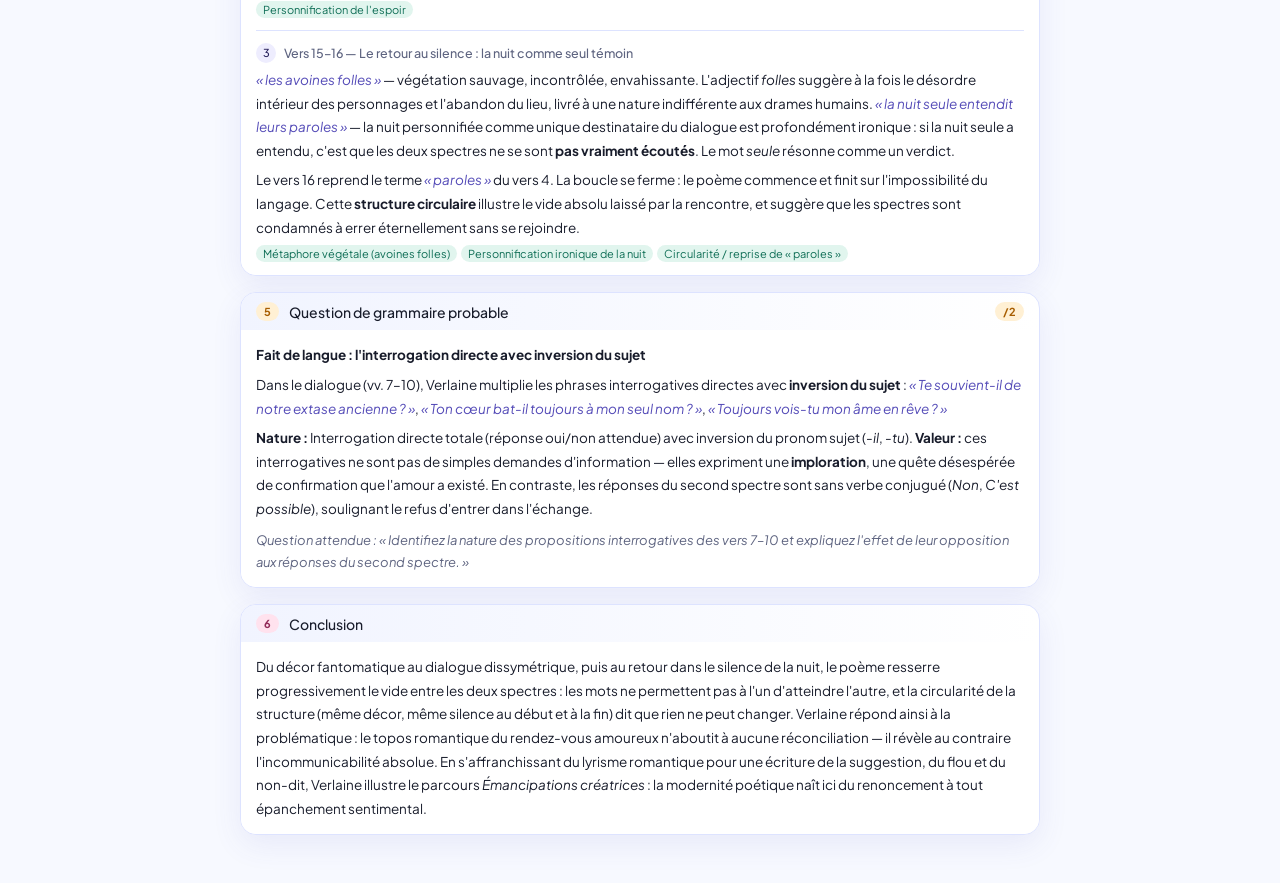
==== commit 67cfb649: "Toutes fiches : suppression entretien, ajout conclusion, Verlaine parcours corrigé, Le Mal intro enr" ====
--- a/colloque-sentimental-v2.html
+++ b/colloque-sentimental-v2.html
@@ -26,7 +26,7 @@
 
     <div class="header">
       <h1>Colloque sentimental — Paul Verlaine</h1>
-      <p><em>Fêtes galantes</em> (1869) · Poésie du XIXe au XXIe siècle · Parcours : Impressionnisme et Symbolisme</p>
+      <p><em>Fêtes galantes</em> (1869) · Poésie du XIXe siècle · Parcours : Émancipations créatrices</p>
     </div>
 
     <div class="barème">
@@ -43,7 +43,7 @@
         <p><strong>Auteur :</strong> Paul Verlaine (1844–1896), poète symboliste, figure du mouvement parnassien puis précurseur du symbolisme. Connu pour sa poésie musicale et mélancolique.</p>
         <p><strong>Œuvre :</strong> <em>Fêtes galantes</em> (1869), recueil de 22 poèmes brefs inspirés des tableaux de Watteau représentant l'aristocratie du XVIIIe siècle dans ses divertissements amoureux et galants.</p>
         <p><strong>Place dans l'œuvre :</strong> <em>Colloque sentimental</em> est le <strong>poème final</strong> du recueil. Alors que les premiers poèmes évoquent jeux et séductions, ce dernier texte clôt l'ensemble sur une note funèbre : la fête devient <em>danse macabre</em>.</p>
-        <p><strong>Parcours associé :</strong> Impressionnisme et Symbolisme — comment le poète suggère l'émotion par des images floues, une musicalité subtile et des correspondances entre paysage extérieur et état intérieur.</p>
+        <p><strong>Parcours associé :</strong> <em>Émancipations créatrices</em> — Verlaine s'affranchit du lyrisme romantique et du topos de l'amour épanché pour inaugurer une poésie de la suggestion, du flou et du silence.</p>
       </div>
     </div>
 
@@ -125,11 +125,9 @@
     </div>
 
     <div class="section">
-      <div class="sec-head"><span class="badge b-pink">6</span><h2>Ouverture vers l'entretien</h2><span class="badge b-pink ml-auto">/5</span></div>
-      <div class="sec-body">
-        <div class="piste"><div class="piste-num">1</div><p>En quoi ce poème constitue-t-il une <strong>clôture ironique</strong> du recueil <em>Fêtes galantes</em> ? Comment Verlaine retourne-t-il contre lui-même le monde insouciant de la fête galante ?</p></div>
-        <div class="piste"><div class="piste-num">2</div><p>Verlaine s'inscrit-il dans la tradition romantique (Musset, Lamartine) ou s'en démarque-t-il ? En quoi sa façon de traiter l'amour perdu est-elle plus <strong>moderne et désenchantée</strong> que celle de ses prédécesseurs ?</p></div>
-        <div class="piste"><div class="piste-num">3</div><p>Comment la <strong>forme poétique</strong> (distiques, décasyllabes, musicalité) participe-t-elle elle-même au sens du poème ? En quoi la structure illustre-t-elle la solitude et l'isolement des personnages ?</p></div>
+      <div class="sec-head"><span class="badge b-pink">6</span><h2>Conclusion</h2></div>
+      <div class="sec-body">
+        <p>Du décor fantomatique au dialogue dissymétrique, puis au retour dans le silence de la nuit, le poème resserre progressivement le vide entre les deux spectres : les mots ne permettent pas à l'un d'atteindre l'autre, et la circularité de la structure (même décor, même silence au début et à la fin) dit que rien ne peut changer. Verlaine répond ainsi à la problématique : le topos romantique du rendez-vous amoureux n'aboutit à aucune réconciliation — il révèle au contraire l'incommunicabilité absolue. En s'affranchissant du lyrisme romantique pour une écriture de la suggestion, du flou et du non-dit, Verlaine illustre le parcours <em>Émancipations créatrices</em> : la modernité poétique naît ici du renoncement à tout épanchement sentimental.</p>
       </div>
     </div>
 
@@ -144,13 +142,13 @@
         Exporter en PDF
       </button>
     </div>
-    <div class="notes-meta">Verlaine · <em>Fêtes galantes</em> · 1869 · Poème final · Parcours : <em>Impressionnisme et Symbolisme</em></div>
+    <div class="notes-meta">Verlaine · <em>Fêtes galantes</em> · 1869 · Poème final · Parcours : <em>Émancipations créatrices</em></div>
 
     <div class="note-block nb-purple">
       <h3>Situation — 30 secondes</h3>
       <div class="note-line"><div class="bullet"></div><p>Verlaine · <span class="note-kw">Fêtes galantes</span> · 1869 · poème final du recueil</p></div>
       <div class="note-line"><div class="bullet"></div><p>Fête galante (Watteau) → <span class="note-kw">danse macabre</span> : antithèse avec le reste du recueil</p></div>
-      <div class="note-line"><div class="bullet"></div><p>Parcours : <span class="note-kw">Impressionnisme &amp; Symbolisme</span> — suggestion, correspondance paysage/état intérieur</p></div>
+      <div class="note-line"><div class="bullet"></div><p>Parcours : <span class="note-kw">Émancipations créatrices</span> — Verlaine s'affranchit du lyrisme romantique pour une poésie de la suggestion et du silence</p></div>
     </div>
 
     <div class="note-block nb-coral">
@@ -190,10 +188,10 @@
     </div>
 
     <div class="note-block nb-purple">
-      <h3>Entretien — 3 angles</h3>
-      <div class="note-line"><div class="bullet"></div><p><span class="note-kw">Clôture ironique :</span> la fête galante retournée contre elle-même → dénouement funèbre</p></div>
-      <div class="note-line"><div class="bullet"></div><p><span class="note-kw">Rupture avec le Romantisme :</span> modernité désenchantée ≠ Musset / Lamartine — pas de catharsis lyrique</p></div>
-      <div class="note-line"><div class="bullet"></div><p><span class="note-kw">Forme et sens :</span> distiques isolés, décasyllabes → structure même = solitude, impossible jonction</p></div>
+      <h3>Conclusion — à dire en 1 min</h3>
+      <div class="note-line"><div class="bullet"></div><p>Progression : décor de mort → dialogue dissymétrique → silence final → le vide se resserre à chaque mouvement</p></div>
+      <div class="note-line"><div class="bullet"></div><p>Réponse à la pb : le rendez-vous romantique révèle l'<span class="note-kw">incommunicabilité absolue</span> — les mots n'atteignent pas l'autre</p></div>
+      <div class="note-line"><div class="bullet"></div><p><span class="note-kw">Émancipations créatrices</span> : Verlaine s'affranchit du lyrisme romantique → poésie de la suggestion, du flou, du non-dit</p></div>
     </div>
 
   </div>
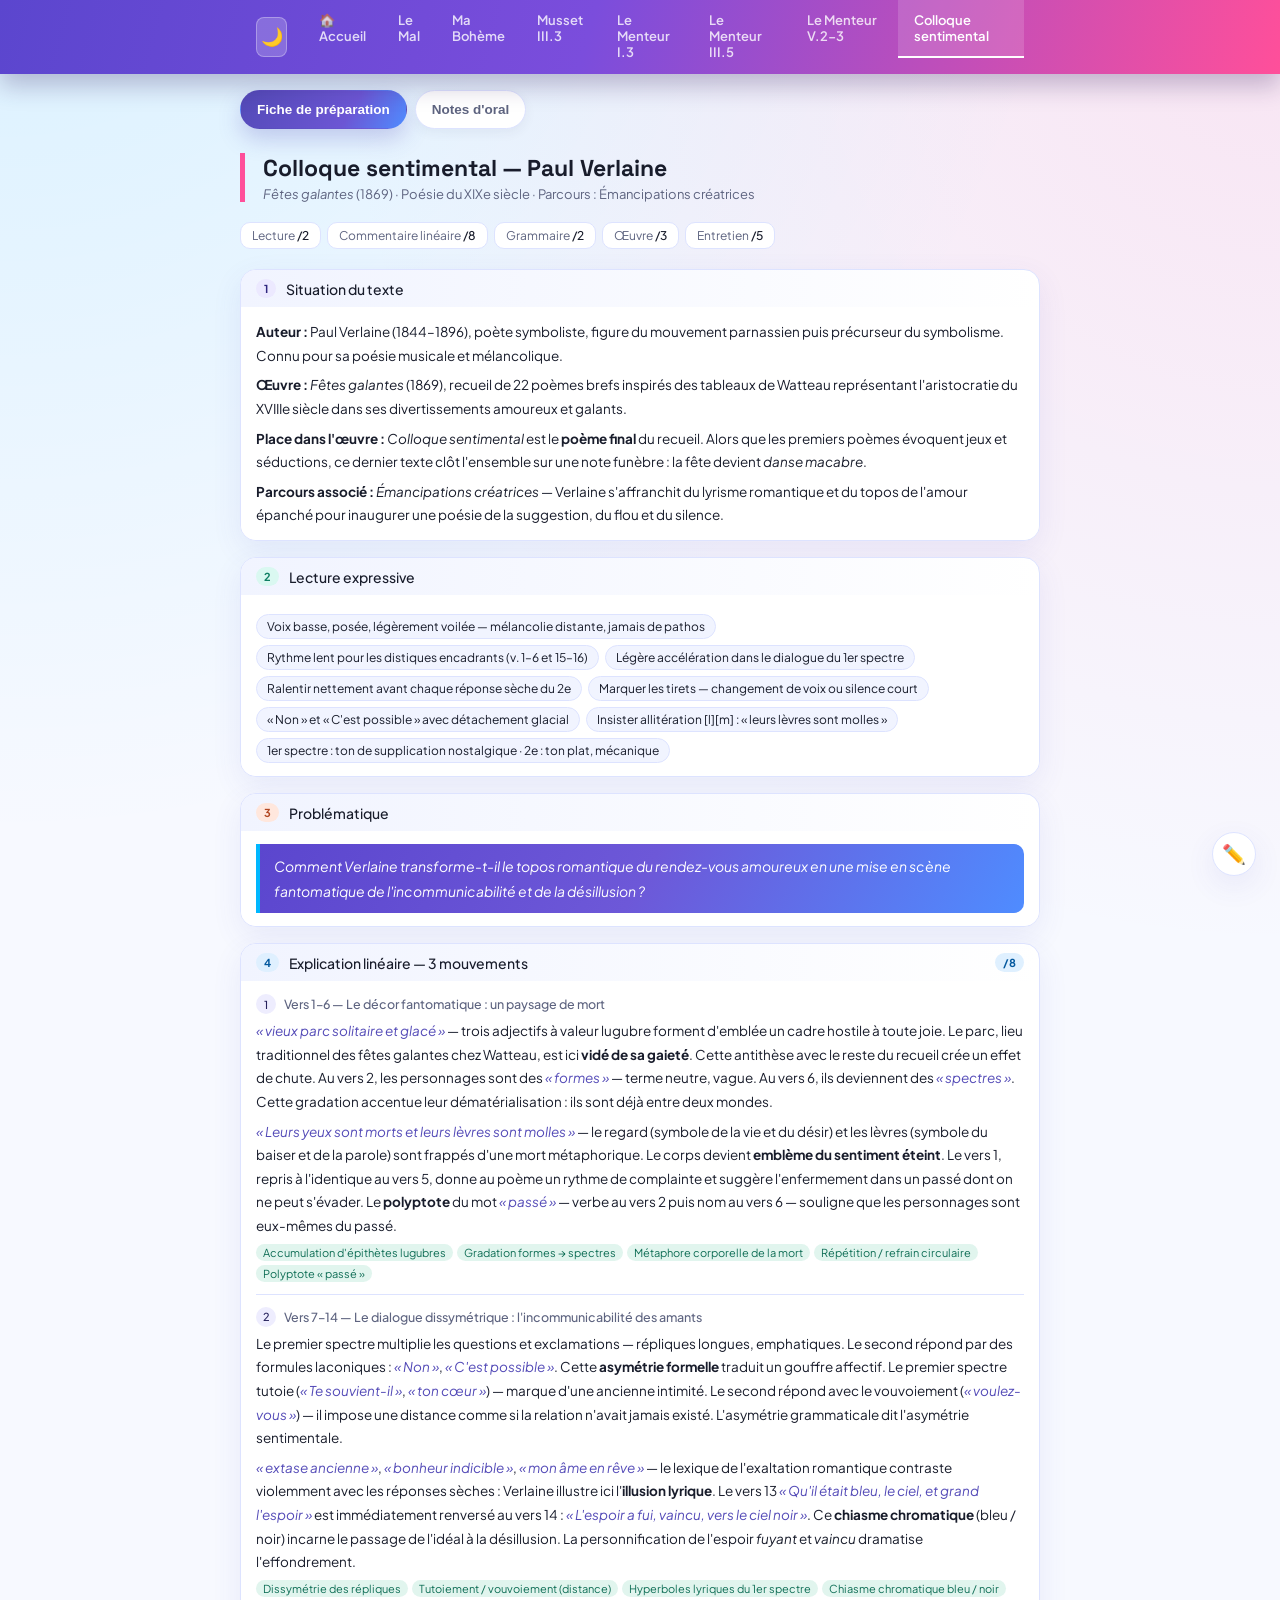
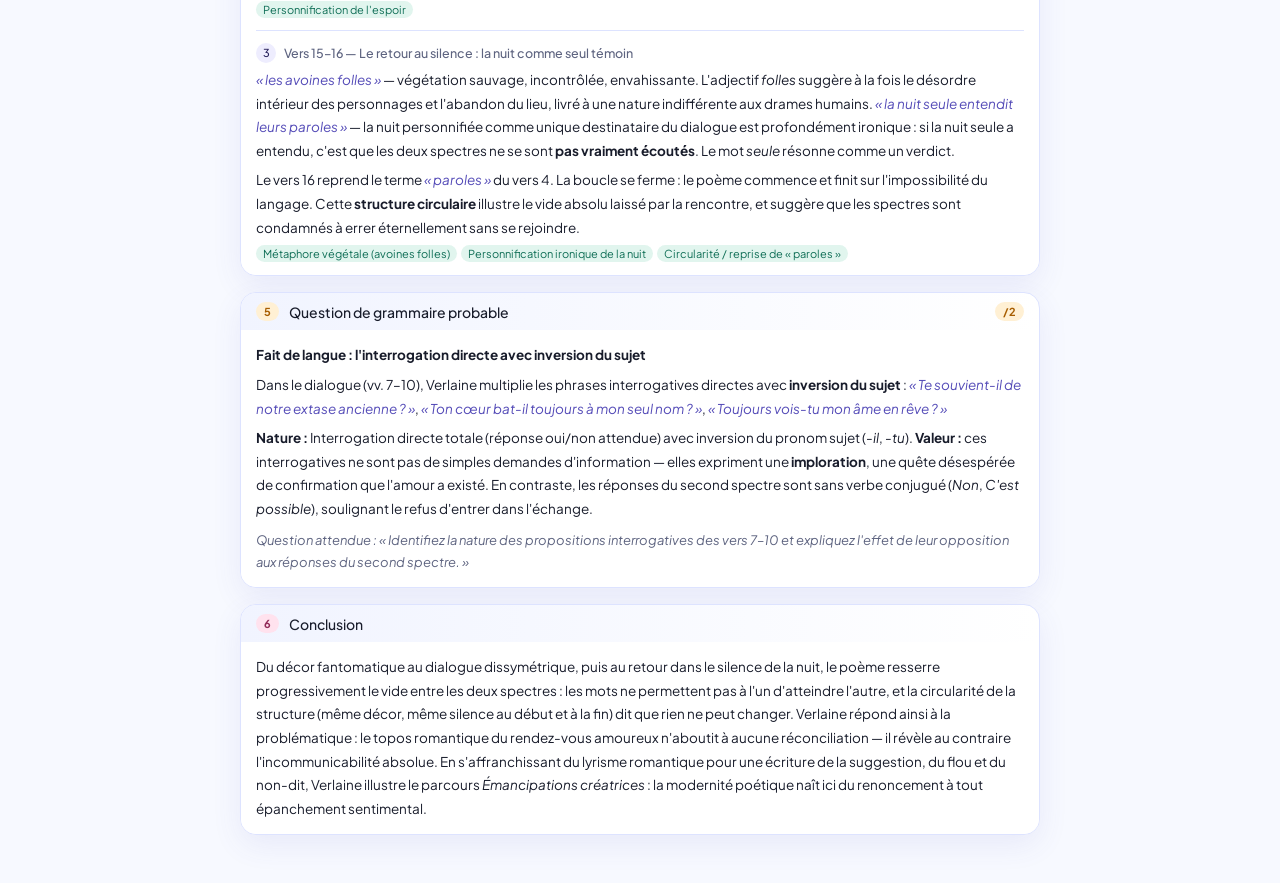
==== commit c8aa178f: "feat: mode edition avec protection mot de passe (admin.js)" ====
--- a/colloque-sentimental-v2.html
+++ b/colloque-sentimental-v2.html
@@ -198,5 +198,6 @@
 </div>
 
 <script src="script.js"></script>
+<script src="admin.js"></script>
 </body>
 </html>
--- a/styles.css
+++ b/styles.css
@@ -818,4 +818,229 @@
   h3 {
     page-break-after: avoid;
   }
-}
+
+  /* Hide admin UI in print */
+  #admin-fab,
+  #admin-bar,
+  #admin-modal,
+  .admin-toast {
+    display: none !important;
+  }
+}
+
+/* ── Admin Edit Mode ──────────────────────────────────────────────────────── */
+
+#admin-fab {
+  position: fixed;
+  bottom: 1.5rem;
+  right: 1.5rem;
+  width: 44px;
+  height: 44px;
+  border-radius: 50%;
+  border: 1px solid var(--border-color);
+  background: var(--bg-secondary);
+  font-size: 1.2rem;
+  cursor: pointer;
+  box-shadow: var(--shadow-soft);
+  z-index: 900;
+  transition: opacity 0.2s, transform 0.2s;
+  display: flex;
+  align-items: center;
+  justify-content: center;
+  padding: 0;
+}
+
+#admin-fab:hover { transform: scale(1.1); }
+#admin-fab.hidden { opacity: 0; pointer-events: none; }
+
+#admin-bar {
+  position: fixed;
+  bottom: 0;
+  left: 0;
+  right: 0;
+  background: var(--purple);
+  color: #fff;
+  display: none;
+  align-items: center;
+  gap: 0.6rem;
+  padding: 0.6rem 1.25rem;
+  z-index: 1000;
+  box-shadow: 0 -4px 20px rgba(83, 74, 183, 0.35);
+  flex-wrap: wrap;
+}
+
+#admin-bar.active { display: flex; }
+
+.admin-bar-label {
+  font-weight: 700;
+  font-size: 0.9rem;
+  margin-right: auto;
+}
+
+#admin-bar button {
+  background: rgba(255, 255, 255, 0.18);
+  border: 1px solid rgba(255, 255, 255, 0.35);
+  color: #fff;
+  border-radius: 8px;
+  padding: 0.4rem 0.9rem;
+  font-size: 0.85rem;
+  font-weight: 600;
+  cursor: pointer;
+  transition: background 0.15s;
+}
+
+#admin-bar button:hover { background: rgba(255, 255, 255, 0.32); }
+#admin-bar button:disabled { opacity: 0.45; cursor: not-allowed; }
+
+/* Push content above the admin bar */
+body:has(#admin-bar.active) .app {
+  padding-bottom: 4rem;
+}
+
+/* Editable zones */
+.admin-editable {
+  outline: 2px dashed rgba(83, 74, 183, 0.35);
+  border-radius: 6px;
+  min-height: 1.5em;
+  cursor: text;
+  transition: outline-color 0.15s;
+}
+
+.admin-editable:focus {
+  outline: 2px solid var(--purple);
+  background: var(--purple-light);
+}
+
+html.dark-mode .admin-editable:focus {
+  background: rgba(83, 74, 183, 0.14);
+}
+
+/* Modal */
+#admin-modal {
+  position: fixed;
+  inset: 0;
+  background: rgba(0, 0, 0, 0.55);
+  display: none;
+  align-items: center;
+  justify-content: center;
+  z-index: 2000;
+  padding: 1rem;
+}
+
+#admin-modal.active { display: flex; }
+
+#admin-modal-box {
+  background: var(--bg-secondary);
+  border: 1px solid var(--border-color);
+  border-radius: var(--border-radius-lg);
+  padding: 1.75rem;
+  width: 100%;
+  max-width: 440px;
+  box-shadow: var(--shadow-lift);
+}
+
+#admin-modal-title {
+  font-family: var(--font-display);
+  font-size: 1.15rem;
+  font-weight: 700;
+  color: var(--text-primary);
+  margin-bottom: 1rem;
+}
+
+#admin-modal-body p {
+  color: var(--text-secondary);
+  font-size: 0.9rem;
+  margin-bottom: 0.75rem;
+  line-height: 1.55;
+}
+
+#admin-modal-body a {
+  color: var(--purple);
+  display: inline-block;
+  margin-bottom: 0.85rem;
+  font-size: 0.9rem;
+}
+
+#admin-modal-body code {
+  background: var(--bg-tertiary);
+  padding: 0.1em 0.35em;
+  border-radius: 4px;
+  font-size: 0.88em;
+}
+
+#admin-modal-body input[type="password"],
+#admin-modal-body input[type="text"] {
+  width: 100%;
+  padding: 0.65rem 0.85rem;
+  border: 1px solid var(--border-color);
+  border-radius: 8px;
+  background: var(--bg-tertiary);
+  color: var(--text-primary);
+  font-size: 0.95rem;
+  margin-bottom: 0.65rem;
+  display: block;
+  font-family: var(--font-sans);
+}
+
+#admin-modal-body input:focus {
+  outline: 2px solid var(--purple);
+  border-color: var(--purple);
+}
+
+#admin-modal-body button {
+  width: 100%;
+  padding: 0.7rem;
+  background: var(--purple);
+  color: #fff;
+  border: none;
+  border-radius: 8px;
+  font-weight: 700;
+  font-size: 0.95rem;
+  cursor: pointer;
+  margin-top: 0.3rem;
+  transition: opacity 0.15s;
+  font-family: var(--font-sans);
+}
+
+#admin-modal-body button:hover { opacity: 0.88; }
+
+.admin-btn-danger {
+  background: #dc2626 !important;
+  margin-top: 0.5rem !important;
+}
+
+.admin-hint {
+  font-size: 0.82rem !important;
+  margin-top: 0.75rem !important;
+  margin-bottom: 0 !important;
+}
+
+.admin-hint a { color: var(--purple); }
+
+/* Toast */
+.admin-toast {
+  position: fixed;
+  bottom: 5rem;
+  right: 1.5rem;
+  background: var(--bg-secondary);
+  color: var(--text-primary);
+  border: 1px solid var(--border-color);
+  border-radius: 10px;
+  padding: 0.65rem 1.1rem;
+  font-size: 0.88rem;
+  font-weight: 600;
+  box-shadow: var(--shadow-lift);
+  z-index: 3000;
+  animation: adminToastIn 0.25s ease;
+  transition: opacity 0.4s;
+  max-width: calc(100vw - 3rem);
+}
+
+.toast-error   { border-color: #dc2626; color: #dc2626; }
+.toast-success { border-color: #16a34a; color: #16a34a; }
+.toast-fade    { opacity: 0; }
+
+@keyframes adminToastIn {
+  from { transform: translateY(8px); opacity: 0; }
+  to   { transform: translateY(0);   opacity: 1; }
+}
